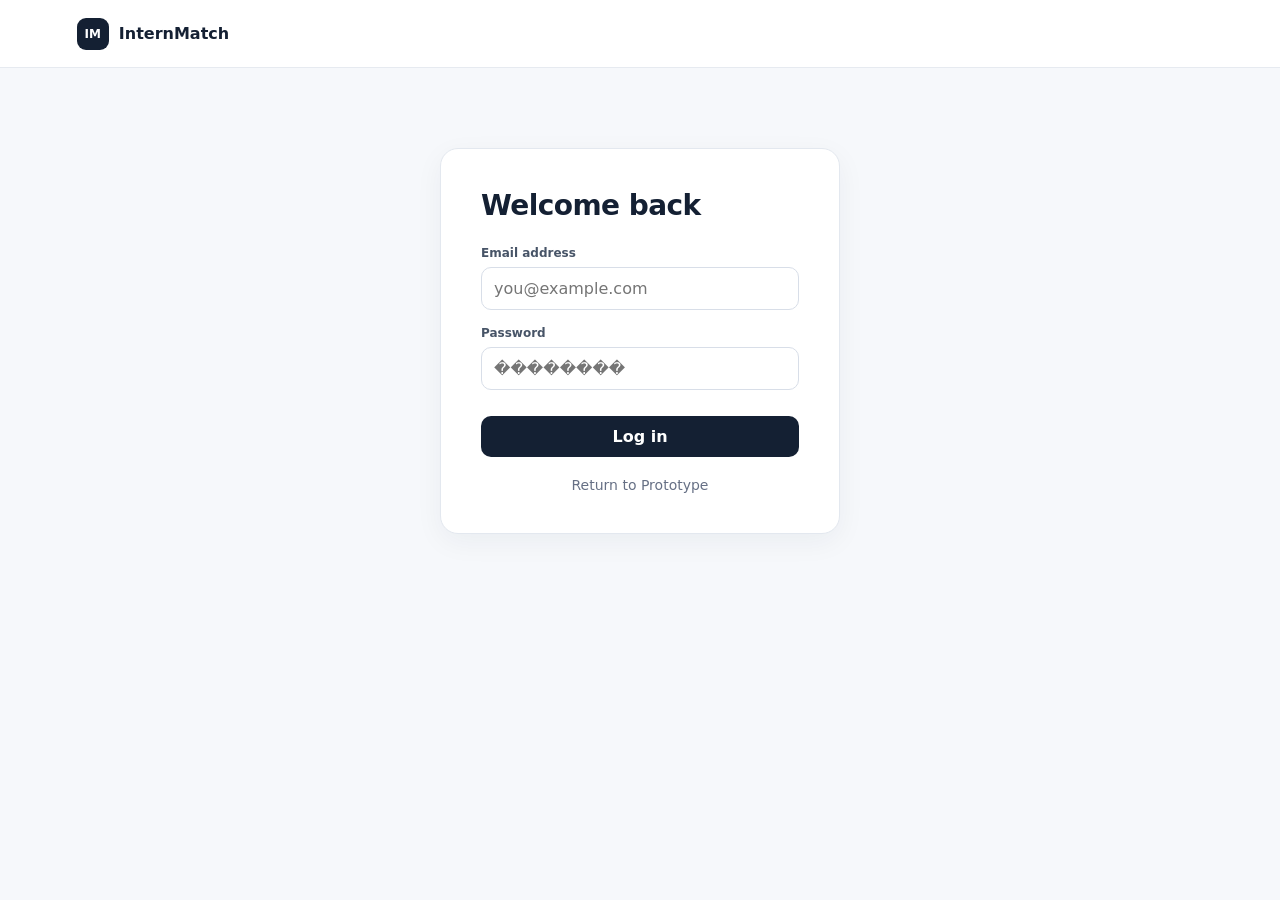
==== login.html @ f47318e2 "Add Login page and buttons" ====
<!doctype html>
<html lang="en">
<head>
  <meta charset="utf-8">
  <meta name="viewport" content="width=device-width, initial-scale=1">
  <title>Login - InternMatch</title>
  <link rel="stylesheet" href="styles.css">
  <style>
    .auth-container {
      max-width: 400px;
      margin: 80px auto;
      background: #fff;
      padding: 40px;
      border-radius: 18px;
      box-shadow: 0 8px 28px rgba(20,32,51,.05);
      border: 1px solid #e3e8ef;
    }
    .auth-container h1 {
      margin-top: 0;
      font-size: 28px;
      margin-bottom: 24px;
      letter-spacing: -0.02em;
    }
    .auth-container .form-group {
      margin-bottom: 16px;
    }
    .auth-container button {
      width: 100%;
      margin-top: 10px;
    }
    .back-link {
      display: block;
      margin-top: 20px;
      text-align: center;
      color: #667085;
      text-decoration: none;
      font-size: 14px;
    }
    .back-link:hover {
      text-decoration: underline;
    }
  </style>
</head>
<body>
  <header class="topbar">
    <div class="brand"><span class="brand-mark">IM</span><span>InternMatch</span></div>
  </header>

  <div class="auth-container">
    <h1>Welcome back</h1>
    <div class="form-group">
      <label for="email">Email address</label>
      <input type="email" id="email" placeholder="you@example.com">
    </div>
    <div class="form-group">
      <label for="password">Password</label>
      <input type="password" id="password" placeholder="��������">
    </div>
    <button class="primary" onclick="window.location.href='index.html'">Log in</button>
    <a href="index.html" class="back-link">Return to Prototype</a>
  </div>
</body>
</html>
---- styles.css ----
*{box-sizing:border-box}body{margin:0;font-family:Inter,ui-sans-serif,system-ui,-apple-system,Segoe UI,sans-serif;background:#f6f8fb;color:#142033}button,input,select{font:inherit}.topbar{height:68px;background:#fff;border-bottom:1px solid #e6eaf0;display:flex;align-items:center;justify-content:space-between;padding:0 6vw;position:sticky;top:0;z-index:10}.brand{font-weight:800;display:flex;gap:10px;align-items:center}.brand-mark{display:grid;place-items:center;width:32px;height:32px;border-radius:9px;background:#142033;color:white;font-size:12px}.status{font-size:13px;color:#667085}.dot{display:inline-block;width:7px;height:7px;border-radius:50%;background:#28a745;margin-right:6px}.shell{max-width:1180px;margin:auto;padding:48px 24px 70px}.hero{display:flex;justify-content:space-between;gap:30px;align-items:flex-end;margin-bottom:30px}.eyebrow{font-size:11px;font-weight:800;letter-spacing:.13em;color:#667085;margin:0 0 8px}.hero h1{font-size:46px;line-height:1.05;margin:0 0 14px;letter-spacing:-.04em}.sub{max-width:690px;color:#667085;font-size:17px;line-height:1.6;margin:0}.hero-card{min-width:175px;background:#142033;color:#fff;border-radius:18px;padding:20px}.hero-number{font-size:34px;font-weight:800}.profile-panel{background:#fff;border:1px solid #e3e8ef;border-radius:18px;padding:20px;display:grid;grid-template-columns:1.6fr 1fr 1fr auto;gap:14px;align-items:end;box-shadow:0 8px 28px rgba(20,32,51,.05)}label{display:block;font-size:12px;font-weight:750;color:#475467;margin:0 0 7px}input,select{width:100%;border:1px solid #d8dee8;border-radius:10px;padding:11px 12px;background:#fff;color:#142033;outline:none}input:focus,select:focus{border-color:#667eea;box-shadow:0 0 0 3px rgba(102,126,234,.1)}button{border:0;border-radius:10px;padding:11px 15px;cursor:pointer;font-weight:750}.primary{background:#142033;color:#fff}.secondary{background:#fff;border:1px solid #d8dee8;color:#142033}.toolbar{display:flex;justify-content:space-between;align-items:center;gap:20px;margin:40px 0 18px}.toolbar h2{margin:0 0 3px;font-size:23px}.toolbar p{margin:0;color:#667085;font-size:13px}.toolbar-actions{display:flex;gap:10px}.search{width:230px}.grid{display:grid;grid-template-columns:repeat(3,1fr);gap:15px}.card{background:#fff;border:1px solid #e3e8ef;border-radius:16px;padding:18px;position:relative;min-height:250px;display:flex;flex-direction:column}.card-top{display:flex;justify-content:space-between;gap:10px}.company{font-weight:800;font-size:14px}.role{font-size:20px;font-weight:800;margin:8px 0}.muted{color:#667085;font-size:13px}.tags{display:flex;flex-wrap:wrap;gap:6px;margin:14px 0}.tag{background:#f1f4f8;border-radius:999px;padding:5px 8px;font-size:11px;color:#475467}.details{display:grid;grid-template-columns:1fr 1fr;gap:10px;margin:6px 0 16px}.detail{font-size:12px;color:#667085}.detail strong{display:block;color:#142033;margin-top:3px}.card-actions{margin-top:auto;display:flex;gap:8px}.save{flex:1;background:#142033;color:#fff}.save.saved{background:#e8eefc;color:#344054}.check{position:absolute;top:18px;right:18px;width:18px;height:18px}.empty{background:#fff;border:1px dashed #cfd6e1;padding:45px;text-align:center;border-radius:16px}.hidden{display:none!important}.compare-panel{margin-top:30px;background:#fff;border:1px solid #dfe5ed;border-radius:18px;padding:22px;box-shadow:0 12px 30px rgba(20,32,51,.08)}.compare-head{display:flex;justify-content:space-between;align-items:flex-start;margin-bottom:18px}.compare-head h2{margin:0}.icon-btn{background:#f1f4f8;font-size:24px;padding:3px 10px}.compare-table{width:100%;border-collapse:collapse}.compare-table th,.compare-table td{padding:13px;border-bottom:1px solid #edf0f4;text-align:left;font-size:13px;vertical-align:top}.compare-table th{width:18%;color:#667085;font-weight:650}.scope-note{margin-top:28px;padding:15px 18px;background:#fffdf4;border:1px solid #f0df9a;border-radius:12px;color:#695a24;font-size:13px;line-height:1.5}footer{text-align:center;border-top:1px solid #e6eaf0;padding:25px;color:#667085;font-size:12px}@media(max-width:900px){.profile-panel{grid-template-columns:1fr 1fr}.grid{grid-template-columns:1fr 1fr}.hero{align-items:flex-start;flex-direction:column}}@media(max-width:600px){.topbar{padding:0 18px}.status{display:none}.shell{padding:30px 16px}.hero h1{font-size:36px}.profile-panel,.grid{grid-template-columns:1fr}.toolbar{align-items:stretch;flex-direction:column}.toolbar-actions{flex-direction:column}.search{width:100%}}
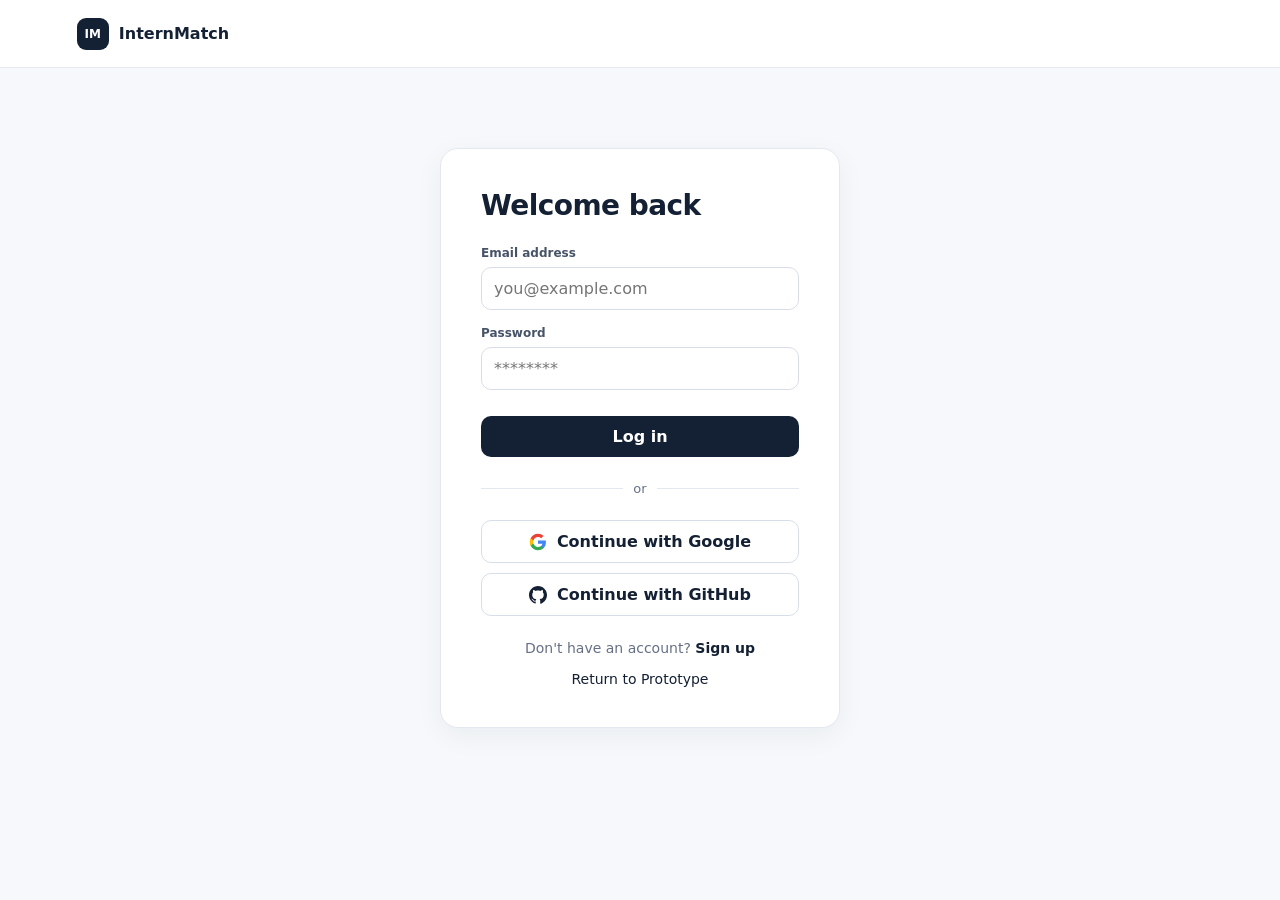
==== commit a9e19eda: "Update login page with social login and signup link" ====
--- a/login.html
+++ b/login.html
@@ -1,4 +1,4 @@
-<!doctype html>
+﻿<!doctype html>
 <html lang="en">
 <head>
   <meta charset="utf-8">
@@ -28,15 +28,55 @@
       width: 100%;
       margin-top: 10px;
     }
-    .back-link {
-      display: block;
-      margin-top: 20px;
+    .divider {
+      display: flex;
+      align-items: center;
+      text-align: center;
+      margin: 24px 0;
+      color: #667085;
+      font-size: 13px;
+    }
+    .divider::before, .divider::after {
+      content: '';
+      flex: 1;
+      border-bottom: 1px solid #e3e8ef;
+    }
+    .divider::before {
+      margin-right: 10px;
+    }
+    .divider::after {
+      margin-left: 10px;
+    }
+    .social-btn {
+      width: 100%;
+      background: #fff;
+      border: 1px solid #d8dee8;
+      color: #142033;
+      padding: 11px 15px;
+      border-radius: 10px;
+      font-weight: 750;
+      cursor: pointer;
+      margin-bottom: 10px;
+      display: flex;
+      align-items: center;
+      justify-content: center;
+      gap: 10px;
+    }
+    .social-btn:hover {
+      background: #f6f8fb;
+    }
+    .footer-text {
+      margin-top: 24px;
       text-align: center;
       color: #667085;
-      text-decoration: none;
       font-size: 14px;
     }
-    .back-link:hover {
+    .footer-text a {
+      color: #142033;
+      font-weight: 700;
+      text-decoration: none;
+    }
+    .footer-text a:hover {
       text-decoration: underline;
     }
   </style>
@@ -48,16 +88,39 @@
 
   <div class="auth-container">
     <h1>Welcome back</h1>
+    
     <div class="form-group">
       <label for="email">Email address</label>
       <input type="email" id="email" placeholder="you@example.com">
     </div>
     <div class="form-group">
       <label for="password">Password</label>
-      <input type="password" id="password" placeholder="��������">
+      <input type="password" id="password" placeholder="********">
     </div>
     <button class="primary" onclick="window.location.href='index.html'">Log in</button>
-    <a href="index.html" class="back-link">Return to Prototype</a>
+    
+    <div class="divider">or</div>
+    
+    <button class="social-btn" onclick="window.location.href='index.html'">
+      <svg width="18" height="18" viewBox="0 0 24 24" fill="none" xmlns="http://www.w3.org/2000/svg">
+        <path d="M22.56 12.25c0-.78-.07-1.53-.2-2.25H12v4.26h5.92c-.26 1.37-1.04 2.53-2.21 3.31v2.77h3.57c2.08-1.92 3.28-4.74 3.28-8.09z" fill="#4285F4"/>
+        <path d="M12 23c2.97 0 5.46-.98 7.28-2.66l-3.57-2.77c-.98.66-2.23 1.06-3.71 1.06-2.86 0-5.29-1.93-6.16-4.53H2.18v2.84C3.99 20.53 7.7 23 12 23z" fill="#34A853"/>
+        <path d="M5.84 14.09c-.22-.66-.35-1.36-.35-2.09s.13-1.43.35-2.09V7.07H2.18C1.43 8.55 1 10.22 1 12s.43 3.45 1.18 4.93l2.85-2.22.81-.62z" fill="#FBBC05"/>
+        <path d="M12 5.38c1.62 0 3.06.56 4.21 1.64l3.15-3.15C17.45 2.09 14.97 1 12 1 7.7 1 3.99 3.47 2.18 7.07l3.66 2.84c.87-2.6 3.3-4.53 6.16-4.53z" fill="#EA4335"/>
+      </svg>
+      Continue with Google
+    </button>
+    <button class="social-btn" onclick="window.location.href='index.html'">
+      <svg width="18" height="18" viewBox="0 0 24 24" fill="currentColor" xmlns="http://www.w3.org/2000/svg">
+        <path fill-rule="evenodd" clip-rule="evenodd" d="M12 0C5.37 0 0 5.37 0 12c0 5.3 3.438 9.8 8.205 11.385.6.11.82-.26.82-.577 0-.285-.01-1.04-.015-2.04-3.338.724-4.042-1.61-4.042-1.61C4.422 18.07 3.633 17.7 3.633 17.7c-1.087-.744.084-.729.084-.729 1.205.084 1.838 1.236 1.838 1.236 1.07 1.835 2.809 1.305 3.495.998.108-.776.417-1.305.76-1.605-2.665-.3-5.466-1.332-5.466-5.93 0-1.31.465-2.38 1.235-3.22-.135-.303-.54-1.523.105-3.176 0 0 1.005-.322 3.3 1.23.96-.267 1.98-.399 3-.405 1.02.006 2.04.138 3 .405 2.28-1.552 3.285-1.23 3.285-1.23.645 1.653.24 2.873.12 3.176.765.84 1.23 1.91 1.23 3.22 0 4.61-2.805 5.625-5.475 5.92.42.36.81 1.096.81 2.22 0 1.606-.015 2.896-.015 3.286 0 .315.21.69.825.57C20.565 21.795 24 17.295 24 12c0-6.63-5.37-12-12-12z" />
+      </svg>
+      Continue with GitHub
+    </button>
+    
+    <div class="footer-text">
+      Don't have an account? <a href="login.html">Sign up</a><br>
+      <a href="index.html" style="font-weight: normal; margin-top: 15px; display: inline-block;">Return to Prototype</a>
+    </div>
   </div>
 </body>
 </html>
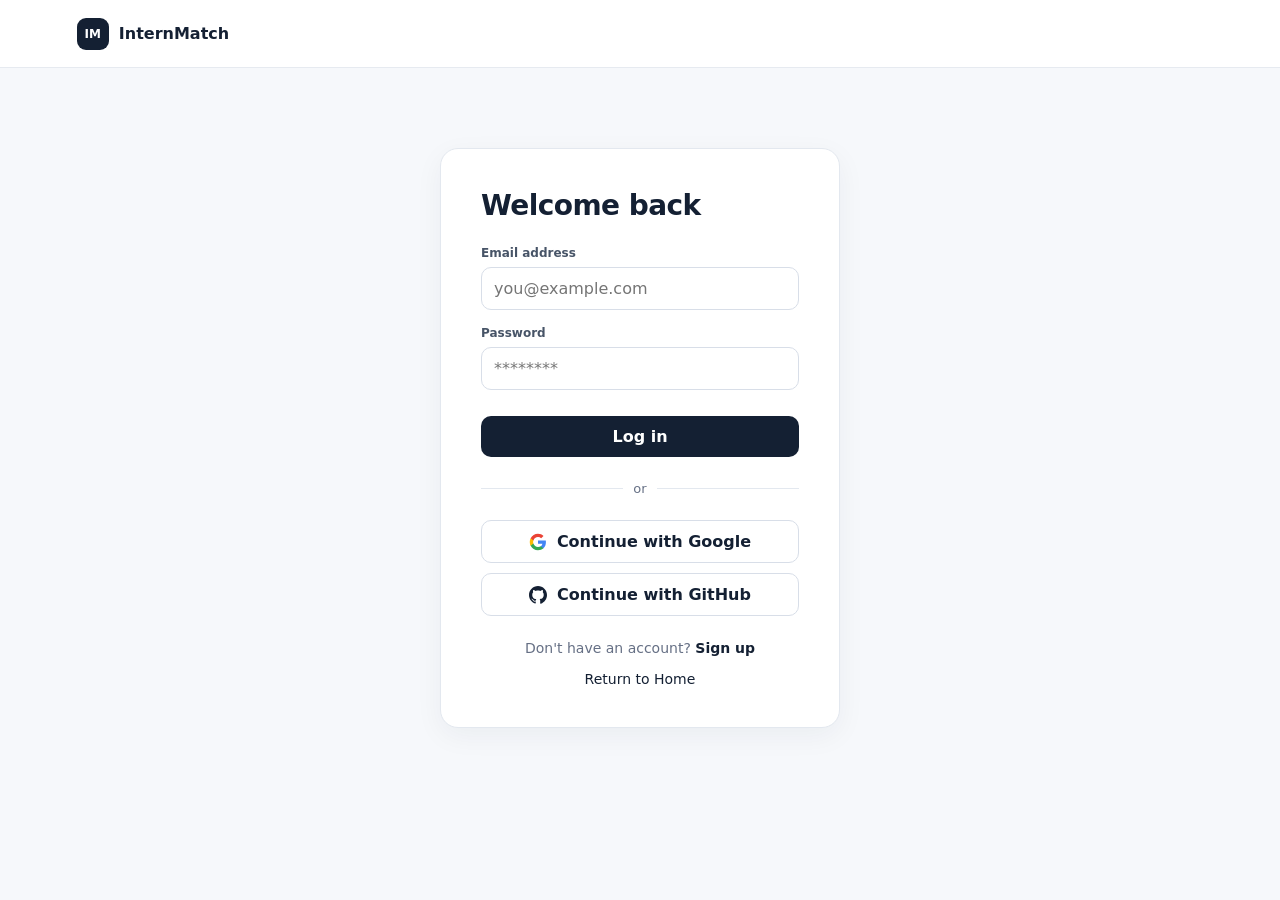
==== commit 2f86a3a1: "Remove all mentions of prototype" ====
--- a/login.html
+++ b/login.html
@@ -79,6 +79,16 @@
     .footer-text a:hover {
       text-decoration: underline;
     }
+    .error-box {
+      display: none;
+      color: #d92d20;
+      background: #fef3f2;
+      border: 1px solid #fecdca;
+      padding: 12px;
+      border-radius: 8px;
+      font-size: 13px;
+      margin-bottom: 16px;
+    }
   </style>
 </head>
 <body>
@@ -89,6 +99,10 @@
   <div class="auth-container">
     <h1>Welcome back</h1>
     
+    <div id="error-message" class="error-box">
+      We couldn't find an account matching that email and password. Please sign up first.
+    </div>
+    
     <div class="form-group">
       <label for="email">Email address</label>
       <input type="email" id="email" placeholder="you@example.com">
@@ -97,7 +111,7 @@
       <label for="password">Password</label>
       <input type="password" id="password" placeholder="********">
     </div>
-    <button class="primary" onclick="window.location.href='index.html'">Log in</button>
+    <button class="primary" onclick="handleLogin(event)">Log in</button>
     
     <div class="divider">or</div>
     
@@ -118,9 +132,29 @@
     </button>
     
     <div class="footer-text">
-      Don't have an account? <a href="login.html">Sign up</a><br>
-      <a href="index.html" style="font-weight: normal; margin-top: 15px; display: inline-block;">Return to Prototype</a>
+      Don't have an account? <a href="signup.html">Sign up</a><br>
+      <a href="index.html" style="font-weight: normal; margin-top: 15px; display: inline-block;">Return to Home</a>
     </div>
   </div>
+
+  <script>
+    function handleLogin(e) {
+      e.preventDefault();
+      
+      const email = document.getElementById('email').value;
+      const password = document.getElementById('password').value;
+      
+      if (!email || !password) {
+        document.getElementById('error-message').innerText = "Please enter both email and password.";
+        document.getElementById('error-message').style.display = 'block';
+        return;
+      }
+      
+      // Simulate checking a database where no accounts exist
+      document.getElementById('error-message').innerText = "We couldn't find an account matching that email and password. Please sign up first.";
+      document.getElementById('error-message').style.display = 'block';
+    }
+  </script>
 </body>
 </html>
+
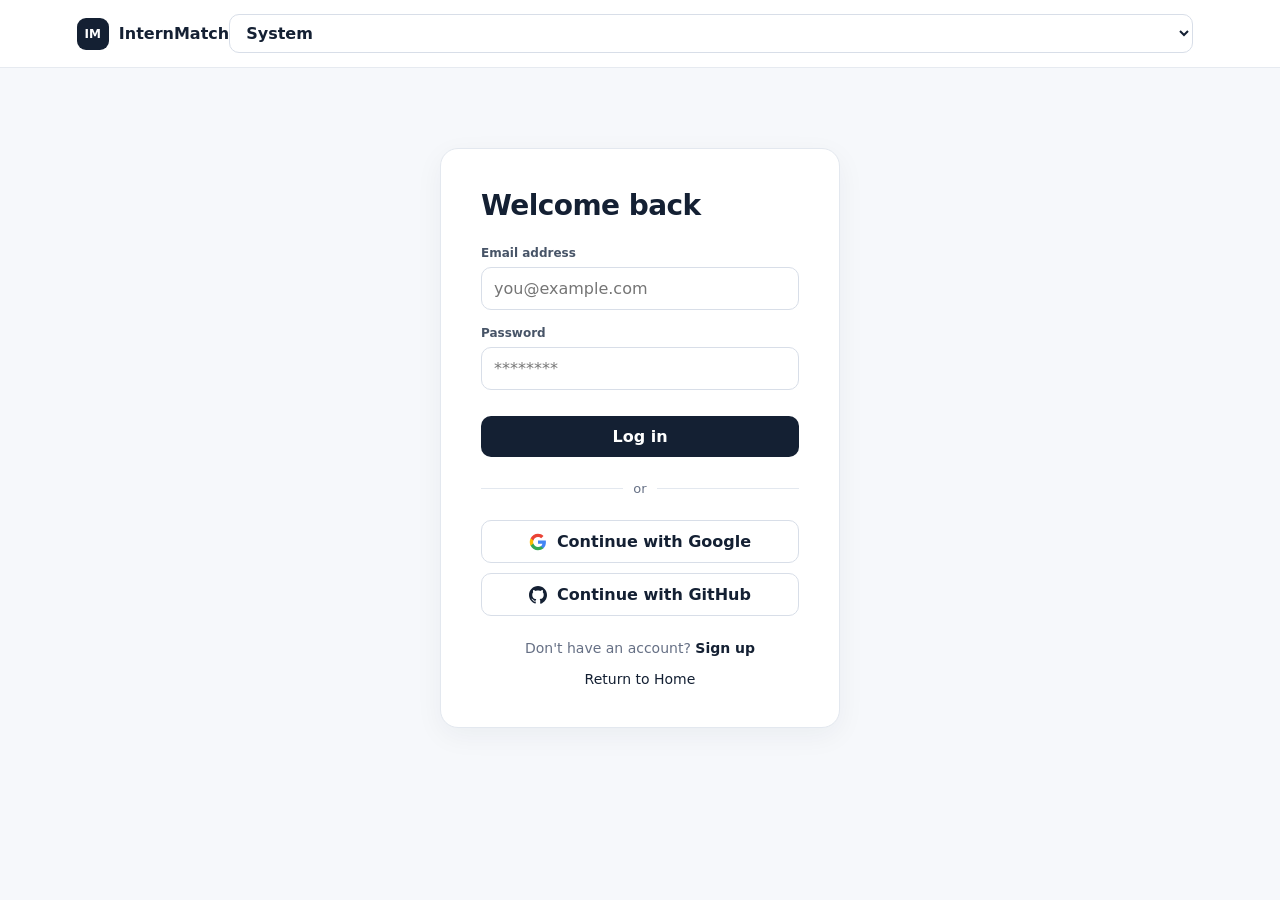
==== commit f4d281b0: "Add dark mode toggle to all pages" ====
--- a/login.html
+++ b/login.html
@@ -90,10 +90,34 @@
       margin-bottom: 16px;
     }
   </style>
+  <script>
+    function applyTheme(theme) {
+      if (theme === 'dark' || (theme === 'system' && window.matchMedia('(prefers-color-scheme: dark)').matches)) {
+        document.documentElement.classList.add('dark');
+      } else {
+        document.documentElement.classList.remove('dark');
+      }
+    }
+    function changeTheme(theme) {
+      localStorage.setItem('theme', theme);
+      applyTheme(theme);
+    }
+    const savedTheme = localStorage.getItem('theme') || 'system';
+    applyTheme(savedTheme);
+    document.addEventListener('DOMContentLoaded', () => {
+      const selects = document.querySelectorAll('.theme-select');
+      selects.forEach(s => s.value = savedTheme);
+    });
+  </script>
 </head>
 <body>
   <header class="topbar">
     <div class="brand"><span class="brand-mark">IM</span><span>InternMatch</span></div>
+    <select class="theme-select secondary" onchange="changeTheme(this.value)" style="padding: 8px 12px; border-radius: 10px; font-weight: 750; cursor: pointer; outline: none; margin-right: 10px; border: 1px solid #d8dee8;">
+      <option value="system">System</option>
+      <option value="light">Light</option>
+      <option value="dark">Dark</option>
+    </select>
   </header>
 
   <div class="auth-container">
@@ -158,3 +182,4 @@
 </body>
 </html>
 
+
--- a/styles.css
+++ b/styles.css
@@ -1 +1,14 @@
 *{box-sizing:border-box}body{margin:0;font-family:Inter,ui-sans-serif,system-ui,-apple-system,Segoe UI,sans-serif;background:#f6f8fb;color:#142033}button,input,select{font:inherit}.topbar{height:68px;background:#fff;border-bottom:1px solid #e6eaf0;display:flex;align-items:center;justify-content:space-between;padding:0 6vw;position:sticky;top:0;z-index:10}.brand{font-weight:800;display:flex;gap:10px;align-items:center}.brand-mark{display:grid;place-items:center;width:32px;height:32px;border-radius:9px;background:#142033;color:white;font-size:12px}.status{font-size:13px;color:#667085}.dot{display:inline-block;width:7px;height:7px;border-radius:50%;background:#28a745;margin-right:6px}.shell{max-width:1180px;margin:auto;padding:48px 24px 70px}.hero{display:flex;justify-content:space-between;gap:30px;align-items:flex-end;margin-bottom:30px}.eyebrow{font-size:11px;font-weight:800;letter-spacing:.13em;color:#667085;margin:0 0 8px}.hero h1{font-size:46px;line-height:1.05;margin:0 0 14px;letter-spacing:-.04em}.sub{max-width:690px;color:#667085;font-size:17px;line-height:1.6;margin:0}.hero-card{min-width:175px;background:#142033;color:#fff;border-radius:18px;padding:20px}.hero-number{font-size:34px;font-weight:800}.profile-panel{background:#fff;border:1px solid #e3e8ef;border-radius:18px;padding:20px;display:grid;grid-template-columns:1.6fr 1fr 1fr auto;gap:14px;align-items:end;box-shadow:0 8px 28px rgba(20,32,51,.05)}label{display:block;font-size:12px;font-weight:750;color:#475467;margin:0 0 7px}input,select{width:100%;border:1px solid #d8dee8;border-radius:10px;padding:11px 12px;background:#fff;color:#142033;outline:none}input:focus,select:focus{border-color:#667eea;box-shadow:0 0 0 3px rgba(102,126,234,.1)}button{border:0;border-radius:10px;padding:11px 15px;cursor:pointer;font-weight:750}.primary{background:#142033;color:#fff}.secondary{background:#fff;border:1px solid #d8dee8;color:#142033}.toolbar{display:flex;justify-content:space-between;align-items:center;gap:20px;margin:40px 0 18px}.toolbar h2{margin:0 0 3px;font-size:23px}.toolbar p{margin:0;color:#667085;font-size:13px}.toolbar-actions{display:flex;gap:10px}.search{width:230px}.grid{display:grid;grid-template-columns:repeat(3,1fr);gap:15px}.card{background:#fff;border:1px solid #e3e8ef;border-radius:16px;padding:18px;position:relative;min-height:250px;display:flex;flex-direction:column}.card-top{display:flex;justify-content:space-between;gap:10px}.company{font-weight:800;font-size:14px}.role{font-size:20px;font-weight:800;margin:8px 0}.muted{color:#667085;font-size:13px}.tags{display:flex;flex-wrap:wrap;gap:6px;margin:14px 0}.tag{background:#f1f4f8;border-radius:999px;padding:5px 8px;font-size:11px;color:#475467}.details{display:grid;grid-template-columns:1fr 1fr;gap:10px;margin:6px 0 16px}.detail{font-size:12px;color:#667085}.detail strong{display:block;color:#142033;margin-top:3px}.card-actions{margin-top:auto;display:flex;gap:8px}.save{flex:1;background:#142033;color:#fff}.save.saved{background:#e8eefc;color:#344054}.check{position:absolute;top:18px;right:18px;width:18px;height:18px}.empty{background:#fff;border:1px dashed #cfd6e1;padding:45px;text-align:center;border-radius:16px}.hidden{display:none!important}.compare-panel{margin-top:30px;background:#fff;border:1px solid #dfe5ed;border-radius:18px;padding:22px;box-shadow:0 12px 30px rgba(20,32,51,.08)}.compare-head{display:flex;justify-content:space-between;align-items:flex-start;margin-bottom:18px}.compare-head h2{margin:0}.icon-btn{background:#f1f4f8;font-size:24px;padding:3px 10px}.compare-table{width:100%;border-collapse:collapse}.compare-table th,.compare-table td{padding:13px;border-bottom:1px solid #edf0f4;text-align:left;font-size:13px;vertical-align:top}.compare-table th{width:18%;color:#667085;font-weight:650}.scope-note{margin-top:28px;padding:15px 18px;background:#fffdf4;border:1px solid #f0df9a;border-radius:12px;color:#695a24;font-size:13px;line-height:1.5}footer{text-align:center;border-top:1px solid #e6eaf0;padding:25px;color:#667085;font-size:12px}@media(max-width:900px){.profile-panel{grid-template-columns:1fr 1fr}.grid{grid-template-columns:1fr 1fr}.hero{align-items:flex-start;flex-direction:column}}@media(max-width:600px){.topbar{padding:0 18px}.status{display:none}.shell{padding:30px 16px}.hero h1{font-size:36px}.profile-panel,.grid{grid-template-columns:1fr}.toolbar{align-items:stretch;flex-direction:column}.toolbar-actions{flex-direction:column}.search{width:100%}}
+html.dark body { background: #111827; color: #e5e7eb; }
+html.dark .topbar, html.dark .profile-panel, html.dark .card, html.dark .compare-panel, html.dark .empty, html.dark .auth-container { background: #1f2937; border-color: #374151; }
+html.dark input, html.dark select { background: #374151; color: #f3f4f6; border-color: #4b5563; }
+html.dark button.secondary, html.dark .social-btn { background: #374151; color: #e5e7eb; border-color: #4b5563; }
+html.dark button.primary { background: #3b82f6; color: #fff; }
+html.dark .tag { background: #374151; color: #d1d5db; }
+html.dark .detail strong, html.dark label { color: #f3f4f6; }
+html.dark .muted, html.dark .detail { color: #9ca3af; }
+html.dark .brand-mark { background: #e5e7eb; color: #111827; }
+html.dark footer { border-top-color: #374151; color: #9ca3af; }
+html.dark .save.saved { background: #374151; color: #9ca3af; }
+html.dark .scope-note, html.dark .error-box { background: #374151; border-color: #4b5563; color: #e5e7eb; }
+html.dark th, html.dark td { border-bottom-color: #374151; color: #e5e7eb; }
